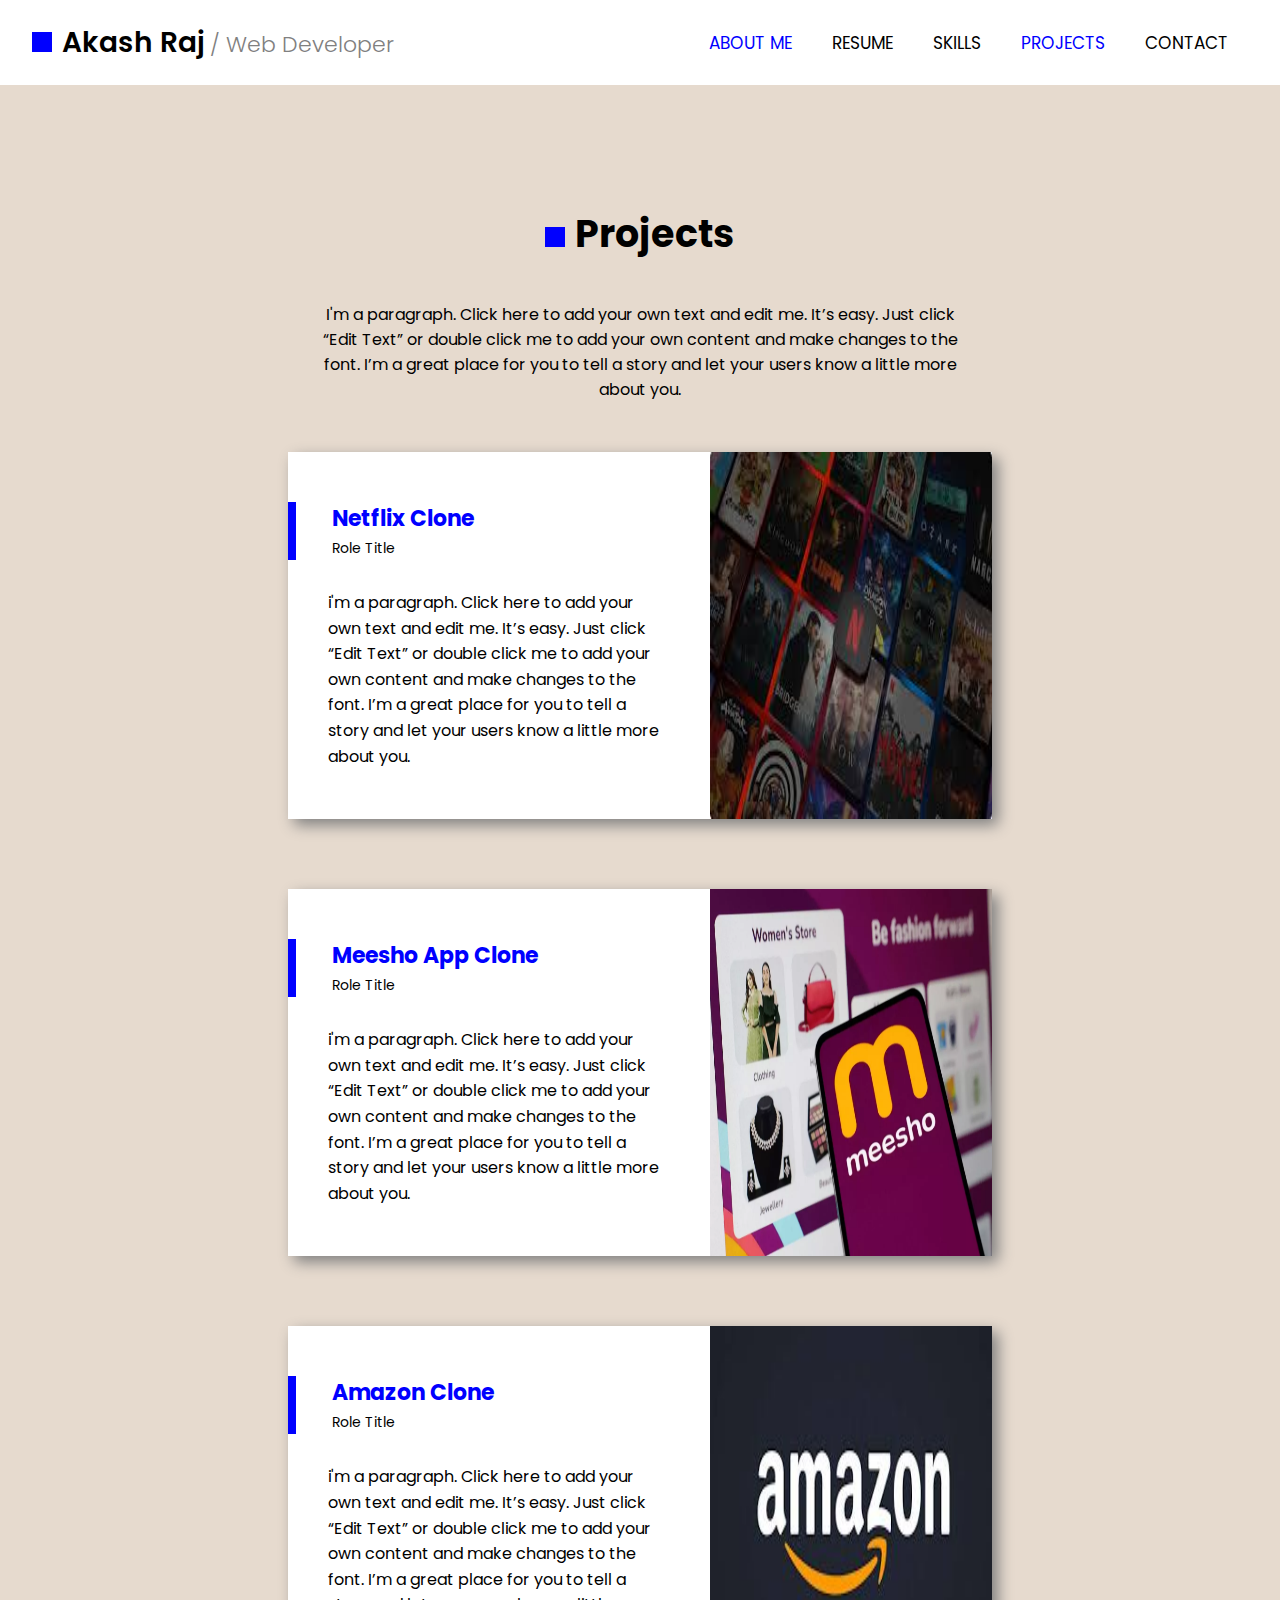
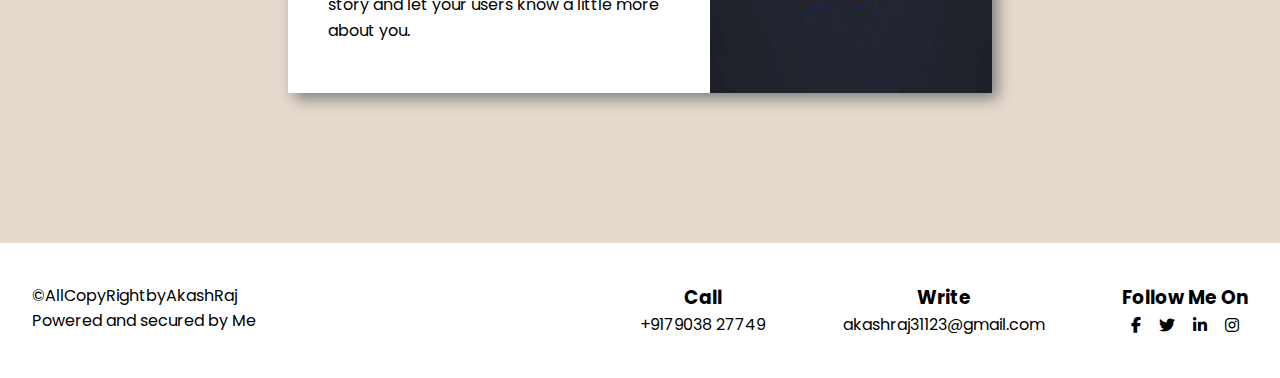
==== Personal_Portfolio/Projects.html @ 5fe27c82 "first commit" ====
<!DOCTYPE html>
<html lang="en">
<head>
    <meta charset="UTF-8">
    <meta name="viewport" content="width=device-width, initial-scale=1.0">
    <title>Document</title>

    
    <link rel="stylesheet" href="./Style.css">
    <link rel="stylesheet" href="./Project.css">

    <link rel="preconnect" href="https://fonts.googleapis.com">
    <link rel="preconnect" href="https://fonts.gstatic.com" crossorigin>
    <link
        href="https://fonts.googleapis.com/css2?family=Poppins:ital,wght@0,100;0,200;0,300;0,400;0,500;0,600;0,700;0,800;0,900;1,100;1,200;1,300;1,400;1,500;1,600;1,700;1,800;1,900&display=swap"
        rel="stylesheet">

    <link rel="stylesheet" href="https://cdnjs.cloudflare.com/ajax/libs/font-awesome/6.6.0/css/all.min.css">


</head>
<body style="transition: all 4s;">

    <div class="uni header-main-div">
        <div class="center">
            <header class="uni">
                <div class="left-side-header">
                   <a href="../index.html"> <h2><span></span>Akash Raj<span>/ Web Developer</span></h2></a>
                </div>

                <div class="right-side-header">
                    <ul>
                        <li><a href="../index.html">About Me</a></li>
                        <li><a href="./Resume.html">Resume</a></li>
                        <li><a href="./Skills.html">Skills</a></li>
                        <li><a href="./Projects.html" style="color: blue;">Projects</a></li>
                        <li><a href="./Contact.html">Contact</a></li>
                    </ul>

                    <div class="cross-icon">
                        <i class="fa-solid fa-x"></i>
                    </div>
                </div>

                <div class="menu-icon">
                    <p><i class="fa-solid fa-bars"></i></p>
                </div>

            </header>
        </div>
    </div>
<!-- main section starts from here -->

    <main class="smoke-animation"> 
        <div class="uni">
            <div class="project-center">
                <div class="uni project">
                    <h2><span></span>Projects</h2>
                    <p>I'm a paragraph. Click here to add your own text and edit me. It’s easy. Just click “Edit Text” or double click me to add your own content and make changes to the font. I’m a great place for you to tell a story and let your users know a little more about you.


                    </p>
                </div>

                <div class="allprojects uni">
                    <div class="project-first uni">
                        <div class="project-summary">
                            <div class="project-name">
                                <h3>Netflix Clone</h3>
                                <span>Role Title</span>
                            </div>

                            <p>
                                i'm a paragraph. Click here to add your own text and edit me. It’s easy. Just click “Edit Text” or double click me to add your own content and make changes to the font. I’m a great place for you to tell a story and let your users know a little more about you.
                            </p>
                        </div>

                        <div class="project-img">
                            <img src="./images/download (1).jfif" alt="">
                        </div>
                    </div>

                    
                    <div class="project-first uni">
                        <div class="project-summary">
                            <div class="project-name">
                                <h3>Meesho App Clone</h3>
                                <span>Role Title</span>
                            </div>

                            <p>
                                i'm a paragraph. Click here to add your own text and edit me. It’s easy. Just click “Edit Text” or double click me to add your own content and make changes to the font. I’m a great place for you to tell a story and let your users know a little more about you.
                            </p>
                        </div>

                        <div class="project-img">
                            <img src="./images/messhoappimg.webp" alt="">
                        </div>
                    </div>


                    
                    <div class="project-first uni">
                        <div class="project-summary">
                            <div class="project-name">
                                <h3>Amazon Clone</h3>
                                <span>Role Title</span>
                            </div>

                            <p>
                                i'm a paragraph. Click here to add your own text and edit me. It’s easy. Just click “Edit Text” or double click me to add your own content and make changes to the font. I’m a great place for you to tell a story and let your users know a little more about you.
                            </p>
                        </div>

                        <div class="project-img">
                            <img src="./images/amazon.jfif" alt="">
                        </div>
                    </div>
                </div>
            </div>
        </div>
    </main>
    
       <!-- Footer starts from here -->

<div class="uni footer-bg">
    <div class="center">
    <footer class="uni">
        <div class="left-side-footer">
            <p>
                ©AllCopyRightbyAkashRaj</p>
            <p>Powered and secured by Me</p>
        </div>

        <div class="right-side-footer">
            <ul>
                <li>
                    <h3>Call</h3>                    
                    <p>+9179038 27749</p>
                </li>
                <li>
                    <h3>Write</h3>
                    <p>akashraj31123@gmail.com</p>
                </li>
                <li>
                    <h3>Follow Me On</h3>
                    <p>
                        <i class="fa-brands fa-facebook-f"></i>
                            <i class="fa-brands fa-twitter"></i>
                            <i class="fa-brands fa-linkedin-in"></i>
                            <i class="fa-brands fa-instagram"></i>
                    </p>
                </li>
            </ul>
        </div>
    </footer>


    <script src="./Script.js"></script>
    </div>
    </div>
</body>
</html>
---- Personal_Portfolio/Style.css ----
*{
    padding: 0;
    margin: 0;
    box-sizing: border-box;
}

a{
    text-decoration: none;
}

.smoke-animation{
    animation:smoke 3s ease 1;
}

@keyframes smoke {
    0%{
        opacity: 0;
    }

    100%{
        opacity: 1;
    }
}

body{
    font-family: "Poppins", sans-serif;
    transition: ease 1s;
}

.uni{
    width: 100%;
}

.center{
    width: 95%;
    margin: auto;
}

header{
    display: flex;
    justify-content: space-between;
    
    height: 85px;
    align-items: center;
    
}

.header-main-div{
    position: sticky;
    z-index: 10;
    background-color: white;
    top: 0;
}

header .right-side-header ul{
    display: flex;
    list-style: none;
}

header .right-side-header ul li a{
    color: black;
    padding: 10px 20px;
    text-decoration: none;
    display: block;
    font-size: 17px;
    text-transform: uppercase;
}

.cross-icon{
    display: none;
}

header .right-side-header ul li a:active{
    color: blue;
}

.right-side-header ul li:nth-child(1) a{
    color: blue;
}

.left-side-headerm h2{
    display: flex;
}

header .left-side-header h2 span:nth-child(1){
    width: 20px;
    height: 20px;
    display: inline-block;
    background-color: blue;
    margin-right: 10px;
}

.left-side-header a{
    text-decoration: none;
    color: black;
}

.left-side-header h2{
    font-size: 28px;
    font-weight: 600;
}

header .left-side-header h2 span:nth-child(2){
    font-weight: 300;
    font-size: 22px;
    color: gray;
    padding-left: 5px;
}


/* menu icon css */

    .menu-icon{
        display: none;
        font-size: 20px;
    }
/* menu icon css ends here  */



/* main div style starts from here */

.main{
    width: 100%;
    height: 800px;
    display: flex;
    flex-wrap: wrap;
}

.main .left-side-main{
    width: 40%;
    background-color:rgb(230,218,206);
    height: 100%;
    /* background-attachment: fixed; */
    display: inline-block;
    position: relative;

}

.main .right-side-main{
    width: 60%;
    height: 100%;
    align-content: center;
}

.main .left-side-main .profile{
    width: 360px;
    /* right: -90px; */
    text-align: center;
    position: absolute;
    top: 200px;
    right: -90px;
    background-color: beige;
    color: black;
    /* color: white; */
    padding-top: 30px;
    box-shadow: 6px 6px 14px gray;
}

.profile h2{
    margin-top: 25px;
    font-size: 28px;
}

.profile img{
    border-radius: 50%;
    width: 200px;
    height: 200px;
}

.profile hr{
    width: 100px;
    height: 2px;
    color: white;
    margin: auto;
    margin-top: 15px;
    margin-bottom: 20px;
}

.profile ul{
    width: 100%;
    background-color: white;
    margin-top: 16px;
}


.profile p{
    letter-spacing: 2px;
    font-size: 22px;
    text-transform: uppercase;
}

.profile ul li{
    list-style: none;
    display: inline-block;
    padding: 13px 8px;
}

.profile ul li a{
    /* color: white; */
    font-size: 22px;
    color: black;
}

.right-side-main .right-side-main-contant{
    padding-left: 140px;
    padding-right: 200px;
}

.right-side-main-contant h1{
    font-size: 96px;
    padding-top: 150px;
}

.right-side-main-contant h2{
    font-size: 28px;
    margin-bottom: 25px;
    font-weight: 300;
}

.right-side-main-contant ul li{
    list-style: none;
    margin-bottom: 50px;
    margin-top: 40px;
}

.right-side-main-contant ul li button{
    padding: 8px 25px;
    font-size: 16px;
    text-transform: uppercase;
    border-radius: 20px;
    border: none;
    background-color: white;
    border: 1px solid black;
    transition: all 0.5s;

}

.right-side-main-contant ul li button:nth-child(1) a{
    color: white;
}


.right-side-main-contant ul li button:nth-child(2) a{
    color: black;
}

.right-side-main-contant ul li button:nth-child(1){
    background-color: rgb(47, 47, 212);
    color: white;
    padding: 10px 26px;
    margin-right: 10px;
    border: none;
    border: 1px solid rgb(47, 47, 212);

}

.right-side-main-contant ul li button:nth-child(1):hover{
    background-color: white;
    /* padding: 8px 24px; */
    color: black;
    outline: none;
    transition: all 0.5s;
    border: 1px solid black;
}

.right-side-main-contant ul li button:nth-child(1):hover a{
    color: black;
}


.right-side-main-contant ul li button:nth-child(2):hover a{
    color: white;
}

.right-side-main-contant ul li button:nth-child(2):hover{
    background-color: blue;
    /* padding: px 25px; */
    color: white;
    transition: all 0.5s;
    border: 1px solid black;
}

/* Footer style starts from here */

footer{
    display: flex;
    flex-wrap: wrap;
    justify-content: space-between;
    margin-top: 40px;
    margin-bottom: 40px;
}

footer .left-side-footer{
    width: 50%;
}

footer .right-side-footer
{
    width: 50%;
}

.right-side-footer ul{
    display: flex;
    flex-wrap: wrap;
    gap: 20px;
    list-style: none;
    justify-content: space-between;
}

.right-side-footer ul li{
    text-align: center;
}

.right-side-footer ul li p i{
    padding: 5px 7px;
}

img{
    max-width: 100%;
}

/* /menu animation class style  */

.newanimation{
    transition: all 1s;
    animation: menuanim 1s ease 1;
}

@keyframes menuanim {
    0%{
        /* height: 0; */
        opacity: 0.5;
    }

    100%{
        /* height: 100vh; */
        opacity: 1;
    }
    
}


/* media query starts from here  */

@media only screen and (max-width:650px){
   
    .header-main-div{
        border-bottom: 1px solid gray;
    }


    .main .left-side-main{
        position: static;
        height: auto;
        background-color: white;
        width: 100%;
        display: flex;
        align-items: center;
        justify-content: center;
        
    }

    .main .right-side-main{
        width: 100%;
    }

    .right-side-main .right-side-main-contant{
        max-width: 80%;
        margin: auto;
        text-align: center;
        padding: 20px 0px;
    }

    .right-side-main-contant h1{
        font-size: 56px;
        padding-top: 60px;
    }

    .right-side-main-contant h2{
        font-size: 22px;
    }

    .right-side-main-contant p{
        line-height: 1.3;
    }

    .main{
        height: auto;
    }

    .main .left-side-main .profile{
        position: static;
        max-width: 300px;
        margin-top: 60px;
    }

    .right-side-main-contant ul li button{
        padding: 6px 20px;
        font-size: 15px;
    }

    
.right-side-main-contant ul li button:nth-child(1){
    
    padding: 8px 22px;
    font-size: 15px;
}

.footer-bg{
    background-color: beige;
}

    footer{
        flex-direction: column;
        justify-content: center;
        background-color: beige;
    }

    footer .left-side-footer{
        text-align: center;
        width: 100%;
        padding-block: 30px;
        border-bottom: 1px solid gray;
    }

    footer .right-side-footer{
        width: 100%;
        padding-block: 20px;
    }

    .right-side-footer ul{
        flex-direction: column;
        gap: 30px;
    }
    
}

/* Mobile and tablet header  */

@media screen and (min-width:200px)  and (max-width:950px){
    .menu-icon{
        display: block;
        padding-right: 10px;
    }

    header .right-side-header{
        display: none;
        position: absolute;
    width: 100%;
    padding-block: 70px;
    top: 0;
    left: 0;
    max-width: 100%;
    max-height: 100vh;
    background: white;
    height: 100vh;
    /* display: flex; */
    align-items: center;
    justify-content: center;
    transition: all 1s;
    }


    header .right-side-header ul{
        flex-direction: column;
        text-align: center;
        padding-top: 95px;
    }

    .right-side-header .cross-icon{
        display: none;
        position: absolute;
    top: 30px;
    right: 24px;
    }

    header .left-side-header{
        padding-left: 10px;
    }

    .left-side-header h2{
        font-size: 18px;
    }

    header .left-side-header h2 span:nth-child(2){
        font-size: 15px;
    }

    header .left-side-header h2 span:nth-child(1)
    {
        width: 15px;
        height: 15px;
        margin-right: 5px;
    }

    .right-side-header{
        display: none;
    }
 
}


/* Tablet media query starts from here  */


@media screen and (min-width:651px) and (max-width:950px){


    
    .left-side-header h2{
        font-size: 30px;
    }

    header .left-side-header h2 span:nth-child(2){
        font-size: 20px;
    }

    header .left-side-header h2 span:nth-child(1)
    {
        width: 20px;
        height: 20px;
        margin-right: 5px;
    }



    .main{
        height: 700px;
    }

    .main .left-side-main .profile{
        max-width: 280px;
        right: -39px;
        top: 140px;
    }

    .profile img{
        width: 160px;
        height: 160px;
    }

    .profile h2{
        margin-top: 13px;
        font-size: 22px;
    }

    .profile hr{
        margin-block: 8px;
    }

    .profile p{
        font-size: 18px;
    }

    .profile ul li{
        padding: 6px 10px;
        font-size: 16px;
    }

    .main .right-side-main .right-side-main-contant{
        max-width: 295px;
        padding: 0;
        margin: auto;
    }

    .right-side-main .right-side-main-contant h1{
        font-size: 66px;
    padding-top: 50px;
    }

    .right-side-main-contant h2{
        font-size: 20px;
        margin-bottom: 13px;
    }

    .right-side-main-contant ul li{
        margin-bottom: 16px;
        margin-top: 16px;
    }

    .right-side-main-contant ul li button{
        font-size: 15px;
        padding: 6px 18px;
        /* margin-right: 5px; */
    }

    .right-side-main .right-side-main-contant ul li button:nth-child(1){
        padding: 6px 18px;
        margin-right: 5px;
    }

    
    .right-side-main .right-side-main-contant ul li button:nth-child(2){
        padding: 6px 18px;
        /* margin-right: 5px; */
    }

    .right-side-main-contant p{
        font-size: 15px;
    }

}

@media screen and (min-width:651px) and (max-width:1150px){
    
    footer .left-side-footer{
        display: flex;
        align-items: center;
        flex-direction: column;
        justify-content: center;
        border-right: 1px solid gray;
    }

    footer .right-side-footer ul{
        flex-direction: column;
    justify-content: center;
    align-items: center;
    width: 100%;
    padding-block: 30px;
    }    
}
---- Personal_Portfolio/Project.css ----
main{
background-color: rgb(230, 218, 206);
padding: 120px 0px 80px 0px;
}

.project-center{
    width: 55%;
    margin: auto;
}

.project{
    text-align: center;
    padding: 0px 20px;
    margin-bottom: 50px;
}

.project h2{
    font-size: 38px;
    margin-bottom: 40px;
}

.project h2 span{
    width: 20px;
    display: inline-block;
    margin-right: 10px;
    height: 20px;
    background-color: blue;
}

.project-first{
    display: flex;
    margin-bottom: 70px;
    box-shadow: 6px 6px 14px gray;
    /* box-shadow: ; */
}

.project-summary{
    width: 60%;
    background-color: white;
    padding-top: 50px;
    padding-bottom: 50px;
}

.project-img{
    width: 40%;
}

.project-img img{
    width: 100%;
    height: 100%;
}

.project-summary .project-name{
    border-left: 8px solid blue;   
    padding-left: 36px;
}

.project-name h3{
    font-size: 22px;
    color: blue;
}

.project-name span{
    font-size: 14px;
}

.project-summary p{
    margin-top: 30px;
    line-height: 1.6;
    padding:0px 40px;
}

/* media query starts from here  */

@media only screen and (max-width:650px){
    main{
        padding-block: 40px;
    }

    .project-center{
        width: 84%;
    }

    .project h2{
        font-size: 26px;
        margin-bottom: 20px;
    }

    .project h2 span{
        width: 16px;
        margin-right: 6px;
        height: 16px;
    }

    .project{
        padding: 0;
        margin-bottom: 30px;
    }

    .project p{
        font-size: 15px;
    }

    .project-summary P{
        padding: 0PX 20px;
    }
}


@media screen and (min-width:300px) and (max-width:950px) {

    .project-center{
        width: 70%;
    }
    
    .project-first{
        flex-direction: column-reverse;
        margin-top: 20px;
    }

    .project-first .project-img{
        width: 100%;
    }

    .project-first .project-summary{
        width: 100%;
    }

}

@media screen and (min-width:651px) and (max-width:950px) {
    main{
        padding-top: 80px;
    }
}

@media screen and (min-width:950px) and (max-width:1200px){
    .project-center{
        width: 70%;
    }
}
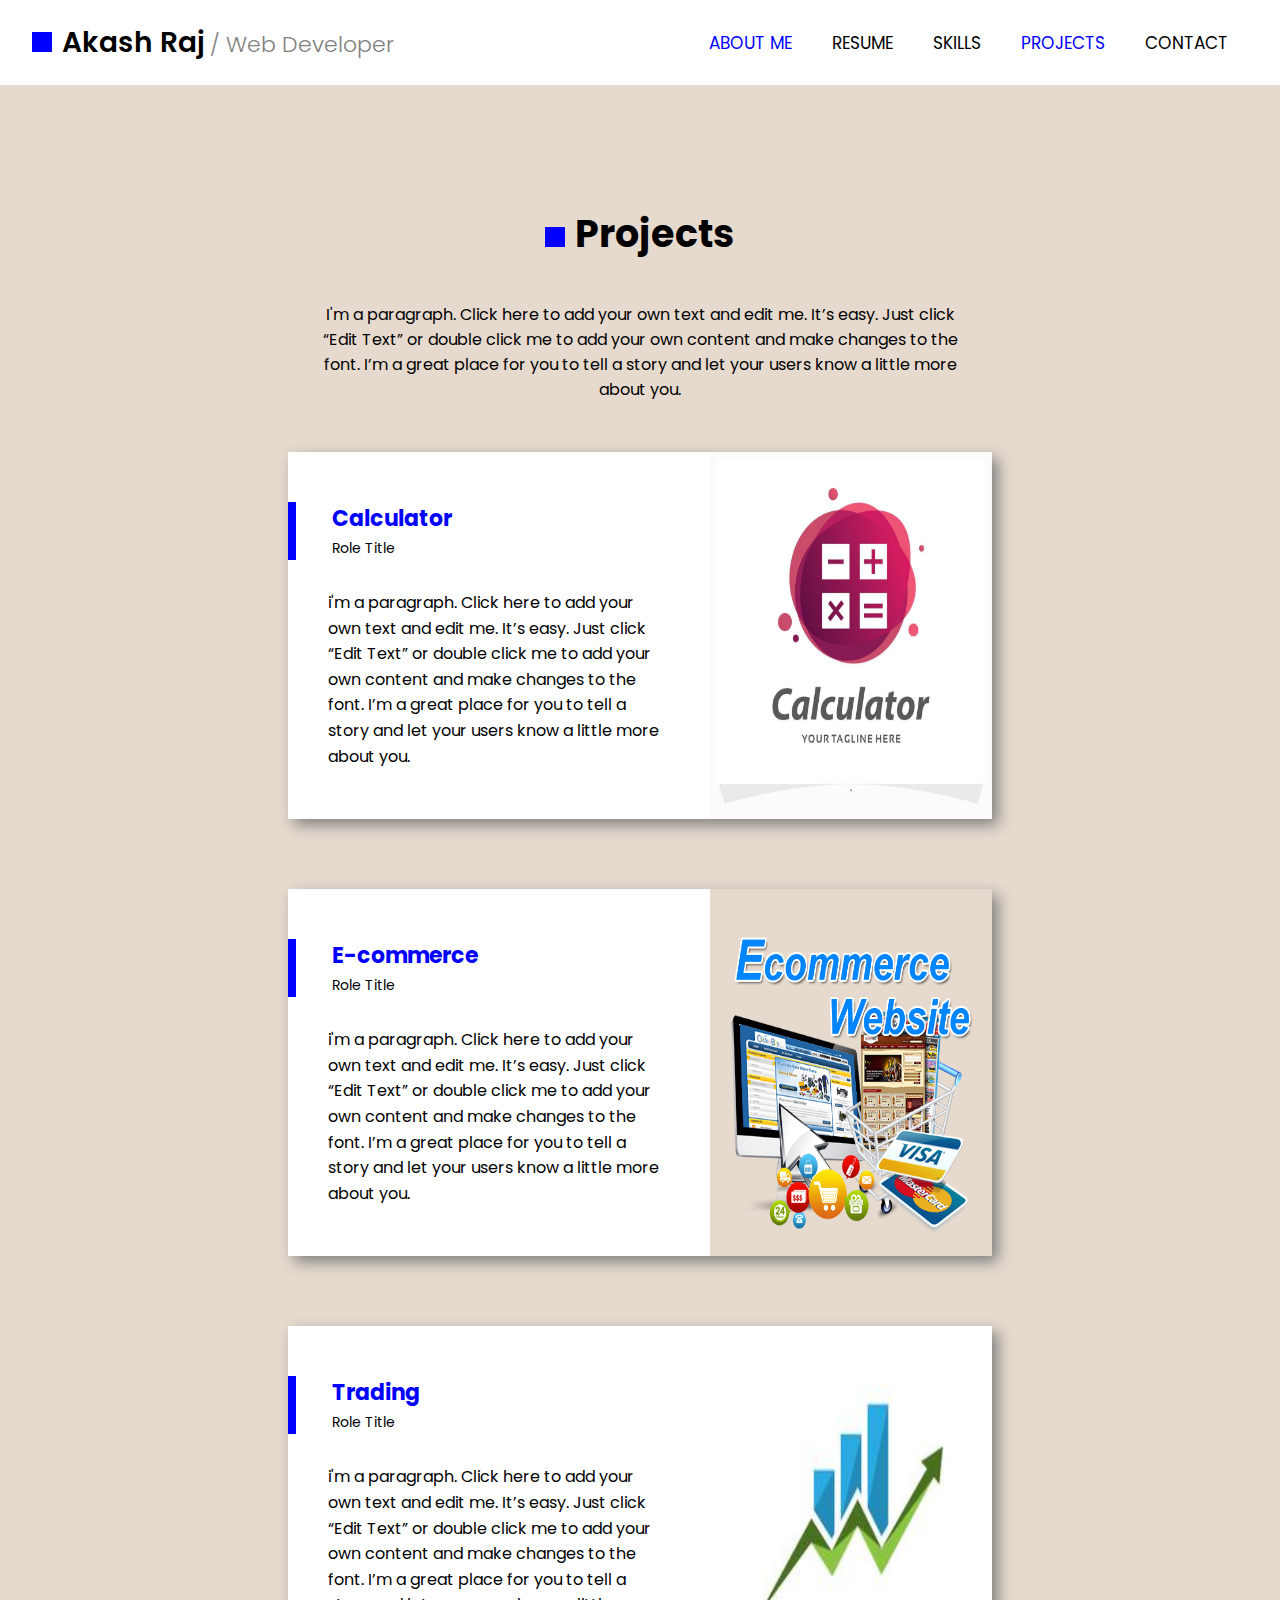
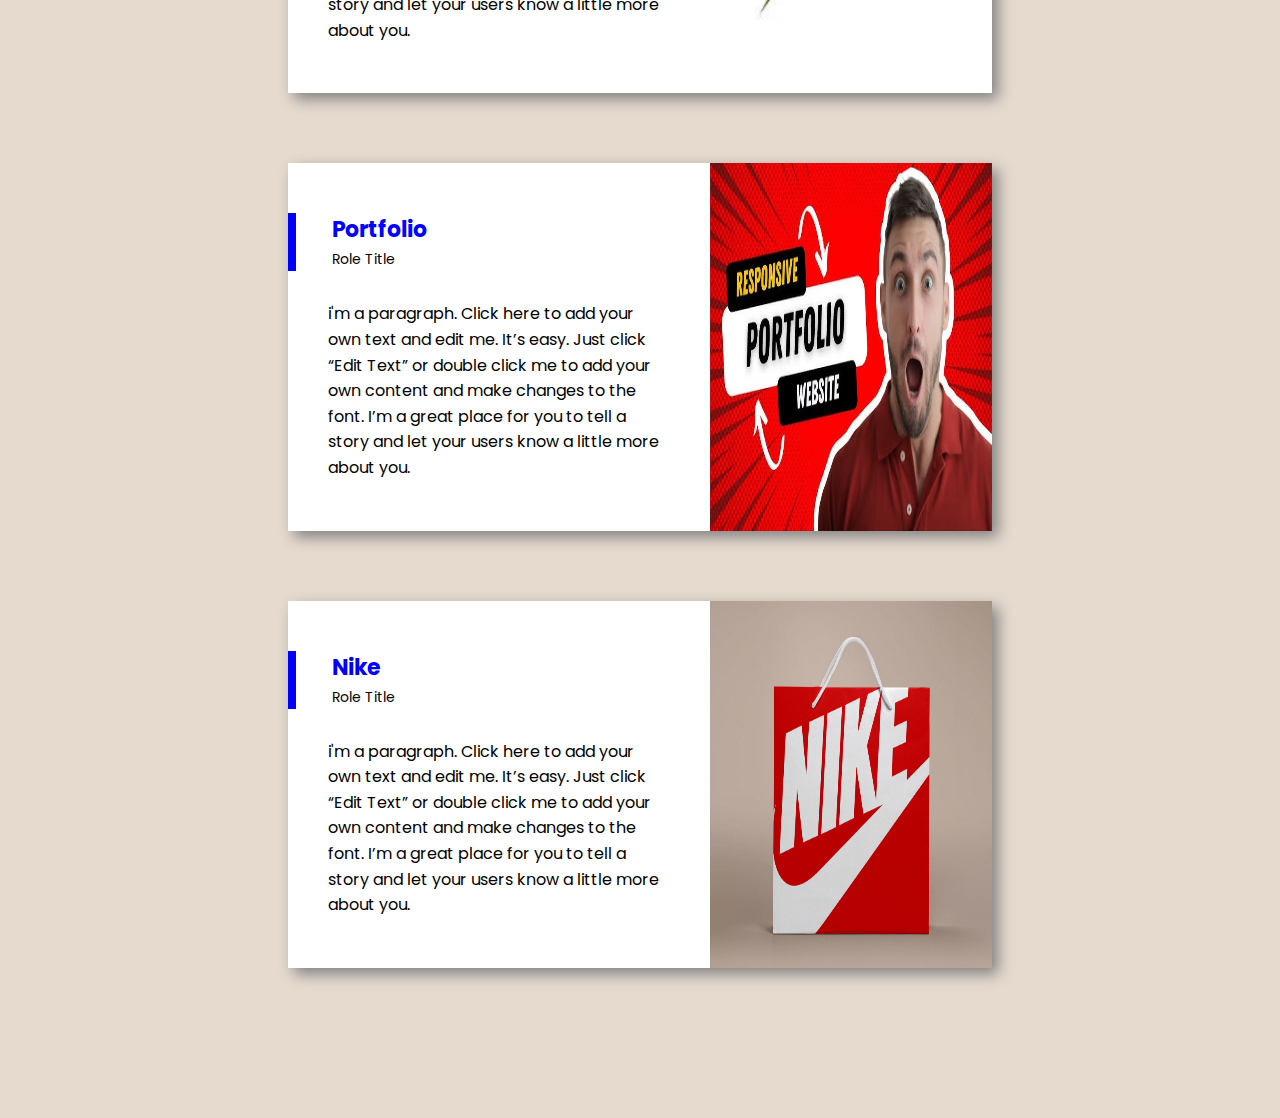
==== commit 25c8e648: "first commit" ====
--- a/Personal_Portfolio/Projects.html
+++ b/Personal_Portfolio/Projects.html
@@ -66,7 +66,7 @@
                     <div class="project-first uni">
                         <div class="project-summary">
                             <div class="project-name">
-                                <h3>Netflix Clone</h3>
+                                <h3>Calculator</h3>
                                 <span>Role Title</span>
                             </div>
 
@@ -76,7 +76,7 @@
                         </div>
 
                         <div class="project-img">
-                            <img src="./images/download (1).jfif" alt="">
+                            <img src="./images/calculator.jpg" alt="">
                         </div>
                     </div>
 
@@ -84,7 +84,7 @@
                     <div class="project-first uni">
                         <div class="project-summary">
                             <div class="project-name">
-                                <h3>Meesho App Clone</h3>
+                                <h3>E-commerce</h3>
                                 <span>Role Title</span>
                             </div>
 
@@ -94,16 +94,13 @@
                         </div>
 
                         <div class="project-img">
-                            <img src="./images/messhoappimg.webp" alt="">
+                            <img src="./images/e-commerce-website.png" alt="">
                         </div>
                     </div>
-
-
-                    
                     <div class="project-first uni">
                         <div class="project-summary">
                             <div class="project-name">
-                                <h3>Amazon Clone</h3>
+                                <h3>Trading</h3>
                                 <span>Role Title</span>
                             </div>
 
@@ -113,7 +110,42 @@
                         </div>
 
                         <div class="project-img">
-                            <img src="./images/amazon.jfif" alt="">
+                            <img src="./images/trading.jpg" alt="">
+                        </div>
+                    </div>
+                    <div class="project-first uni">
+                        <div class="project-summary">
+                            <div class="project-name">
+                                <h3>Portfolio</h3>
+                                <span>Role Title</span>
+                            </div>
+
+                            <p>
+                                i'm a paragraph. Click here to add your own text and edit me. It’s easy. Just click “Edit Text” or double click me to add your own content and make changes to the font. I’m a great place for you to tell a story and let your users know a little more about you.
+                            </p>
+                        </div>
+
+                        <div class="project-img">
+                            <img src="./images/portfolio.jpg" alt="">
+                        </div>
+                    </div>
+
+
+                    
+                    <div class="project-first uni">
+                        <div class="project-summary">
+                            <div class="project-name">
+                                <h3>Nike</h3>
+                                <span>Role Title</span>
+                            </div>
+
+                            <p>
+                                i'm a paragraph. Click here to add your own text and edit me. It’s easy. Just click “Edit Text” or double click me to add your own content and make changes to the font. I’m a great place for you to tell a story and let your users know a little more about you.
+                            </p>
+                        </div>
+
+                        <div class="project-img">
+                            <img src="./images/nike.jpg" alt="">
                         </div>
                     </div>
                 </div>
@@ -125,35 +157,7 @@
 
 <div class="uni footer-bg">
     <div class="center">
-    <footer class="uni">
-        <div class="left-side-footer">
-            <p>
-                ©AllCopyRightbyAkashRaj</p>
-            <p>Powered and secured by Me</p>
-        </div>
-
-        <div class="right-side-footer">
-            <ul>
-                <li>
-                    <h3>Call</h3>                    
-                    <p>+9179038 27749</p>
-                </li>
-                <li>
-                    <h3>Write</h3>
-                    <p>akashraj31123@gmail.com</p>
-                </li>
-                <li>
-                    <h3>Follow Me On</h3>
-                    <p>
-                        <i class="fa-brands fa-facebook-f"></i>
-                            <i class="fa-brands fa-twitter"></i>
-                            <i class="fa-brands fa-linkedin-in"></i>
-                            <i class="fa-brands fa-instagram"></i>
-                    </p>
-                </li>
-            </ul>
-        </div>
-    </footer>
+    
 
 
     <script src="./Script.js"></script>
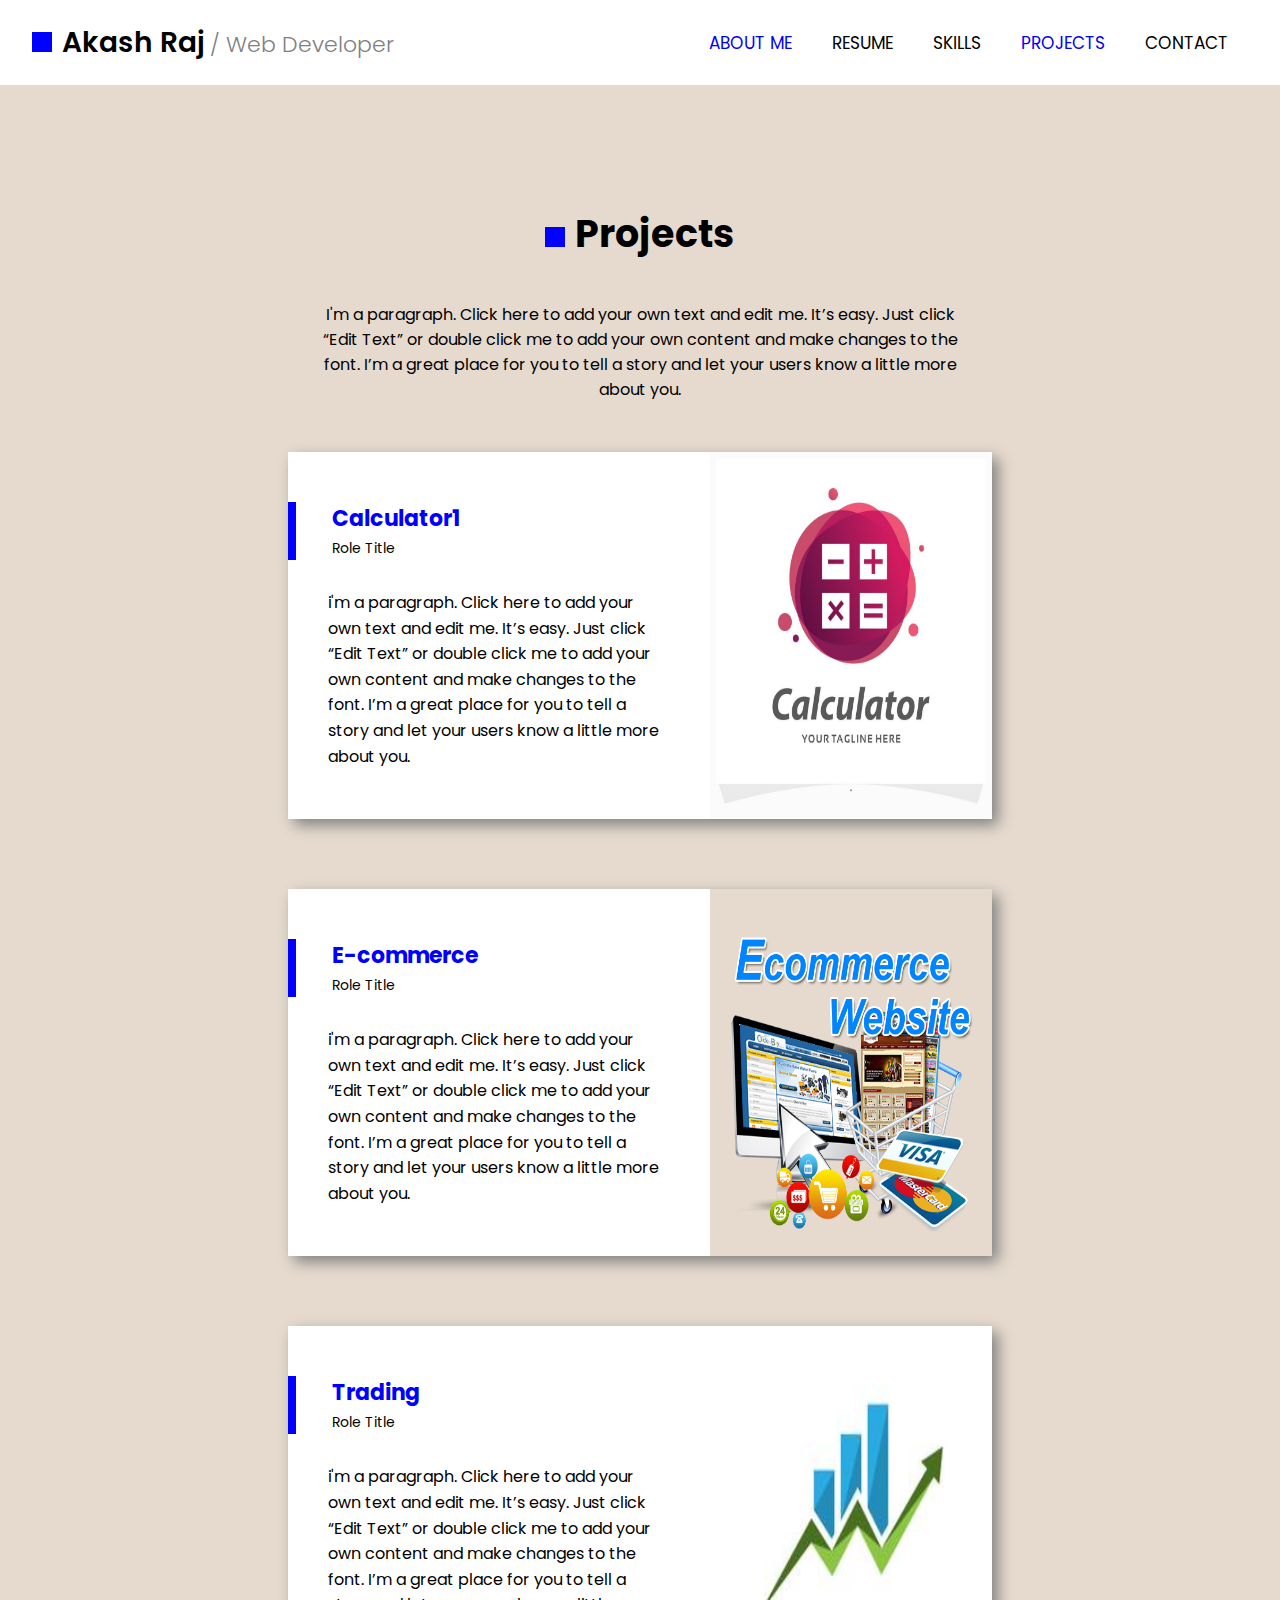
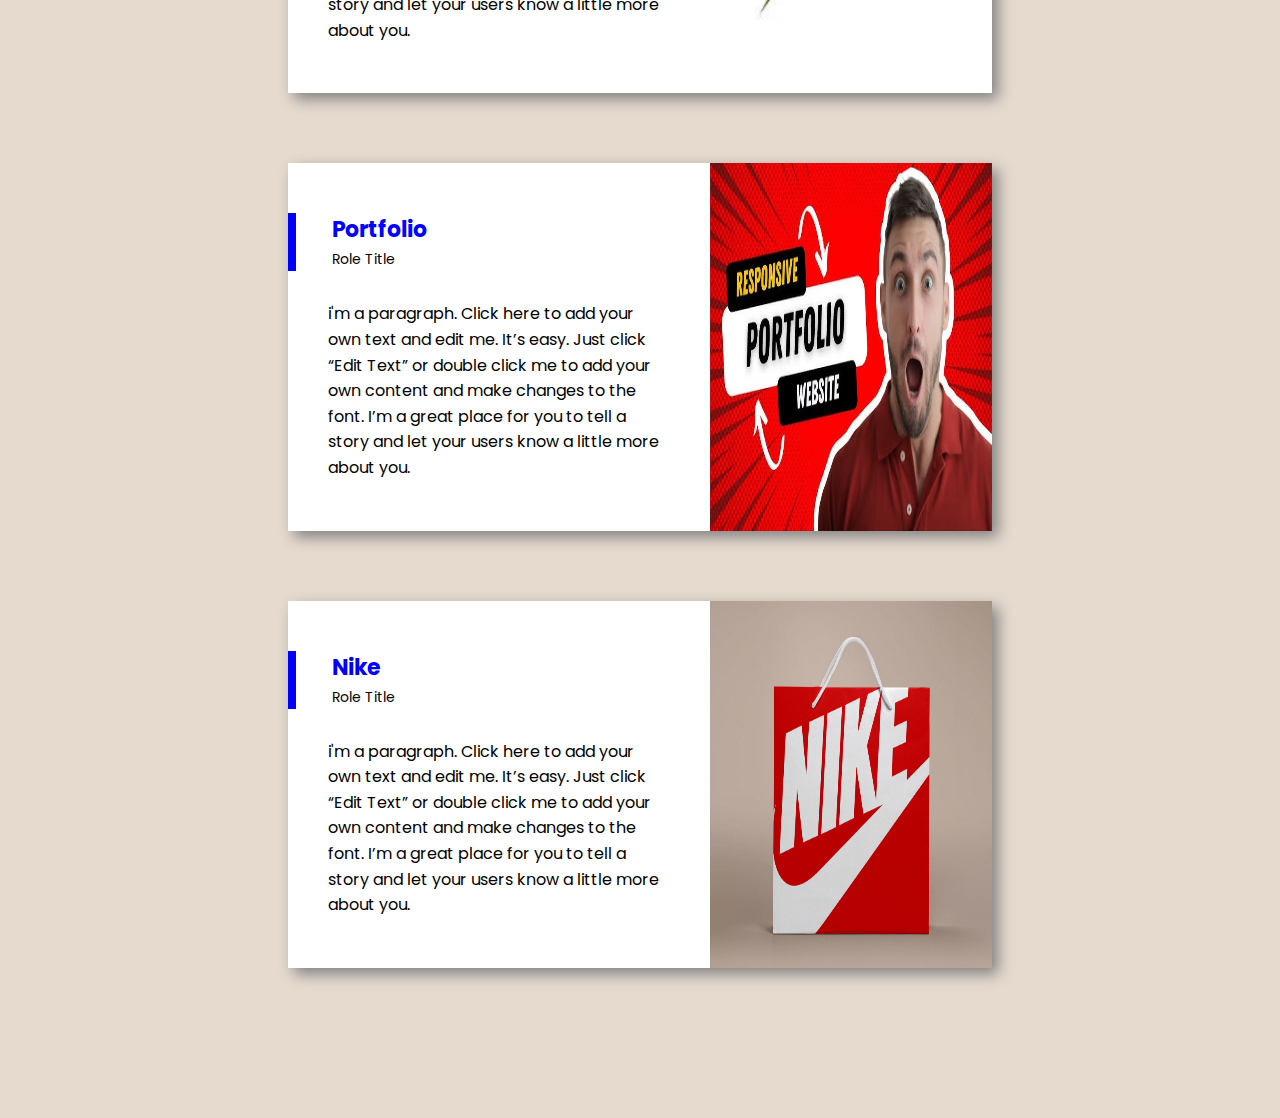
==== commit bf3ffad4: "Update Projects.html" ====
--- a/Personal_Portfolio/Projects.html
+++ b/Personal_Portfolio/Projects.html
@@ -66,7 +66,7 @@
                     <div class="project-first uni">
                         <div class="project-summary">
                             <div class="project-name">
-                                <h3>Calculator</h3>
+                                <h3>Calculator1</h3>
                                 <span>Role Title</span>
                             </div>
 
@@ -164,4 +164,4 @@
     </div>
     </div>
 </body>
-</html>+</html>
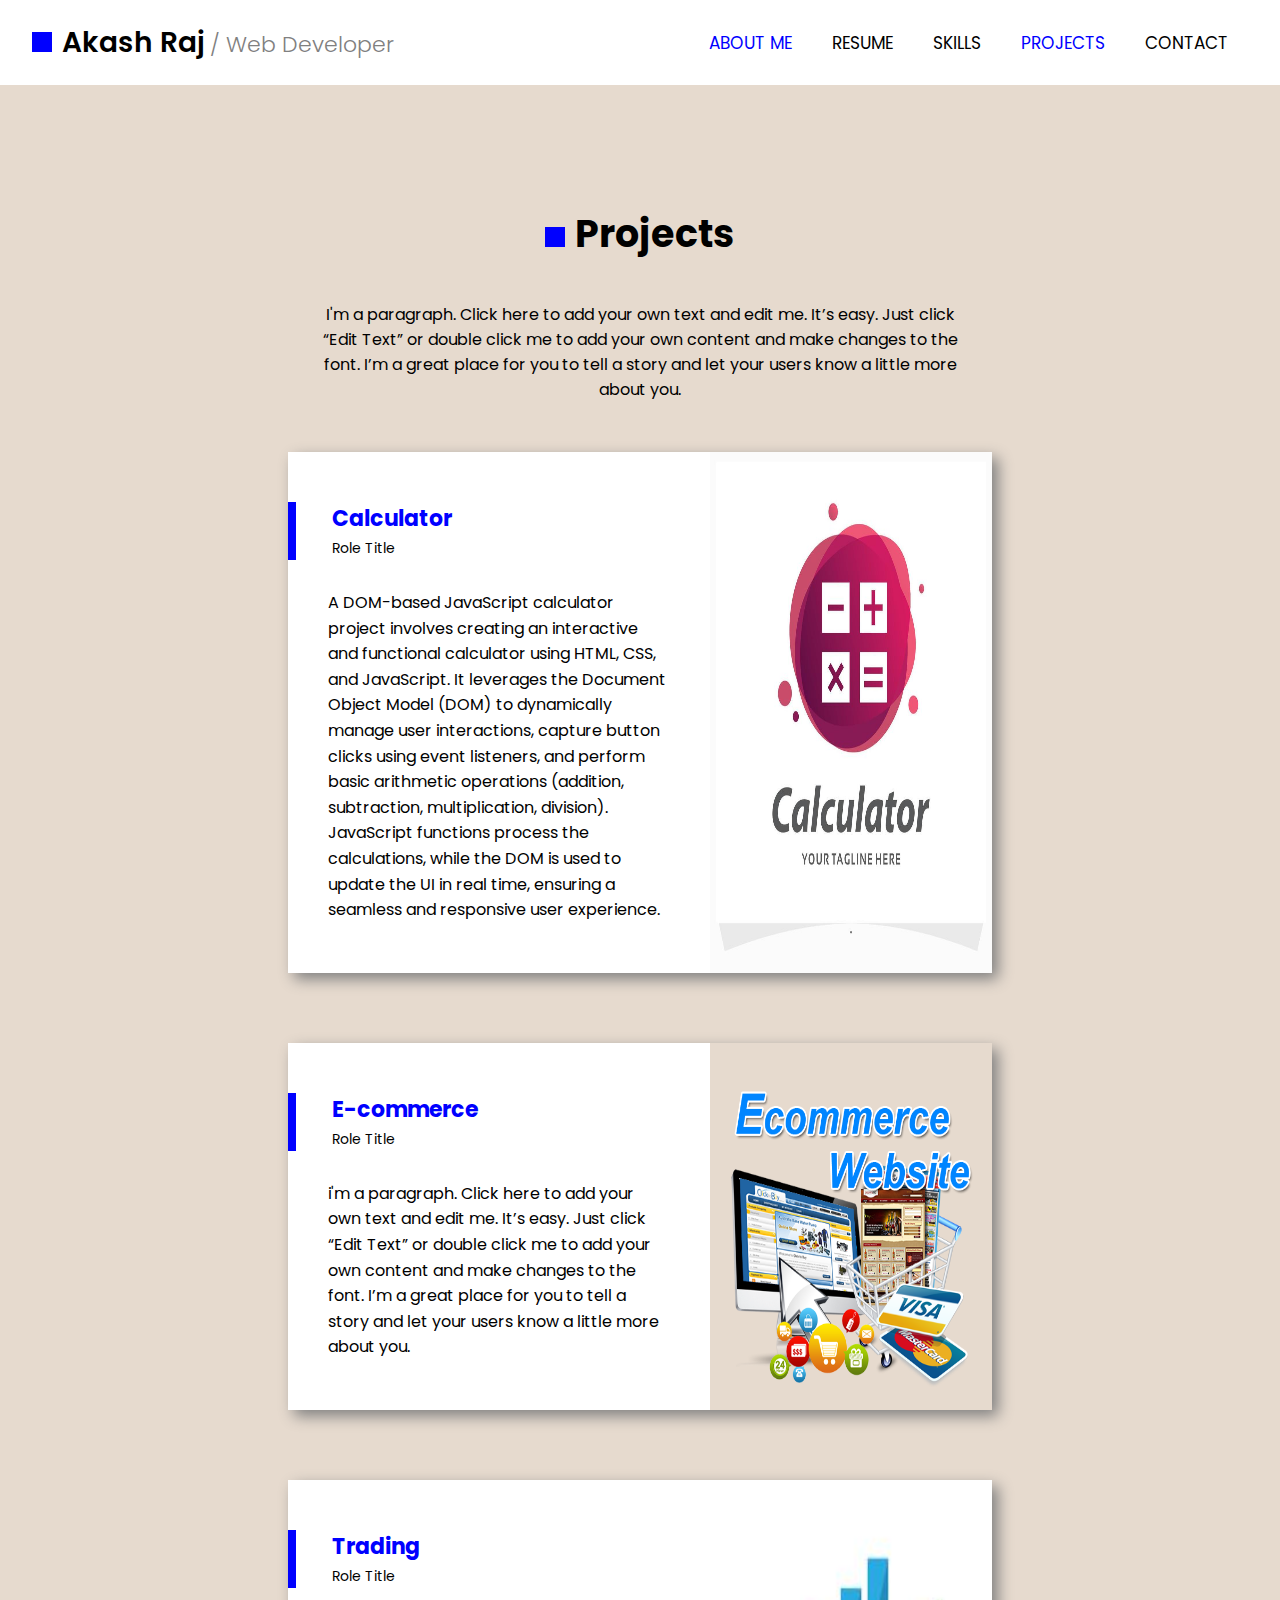
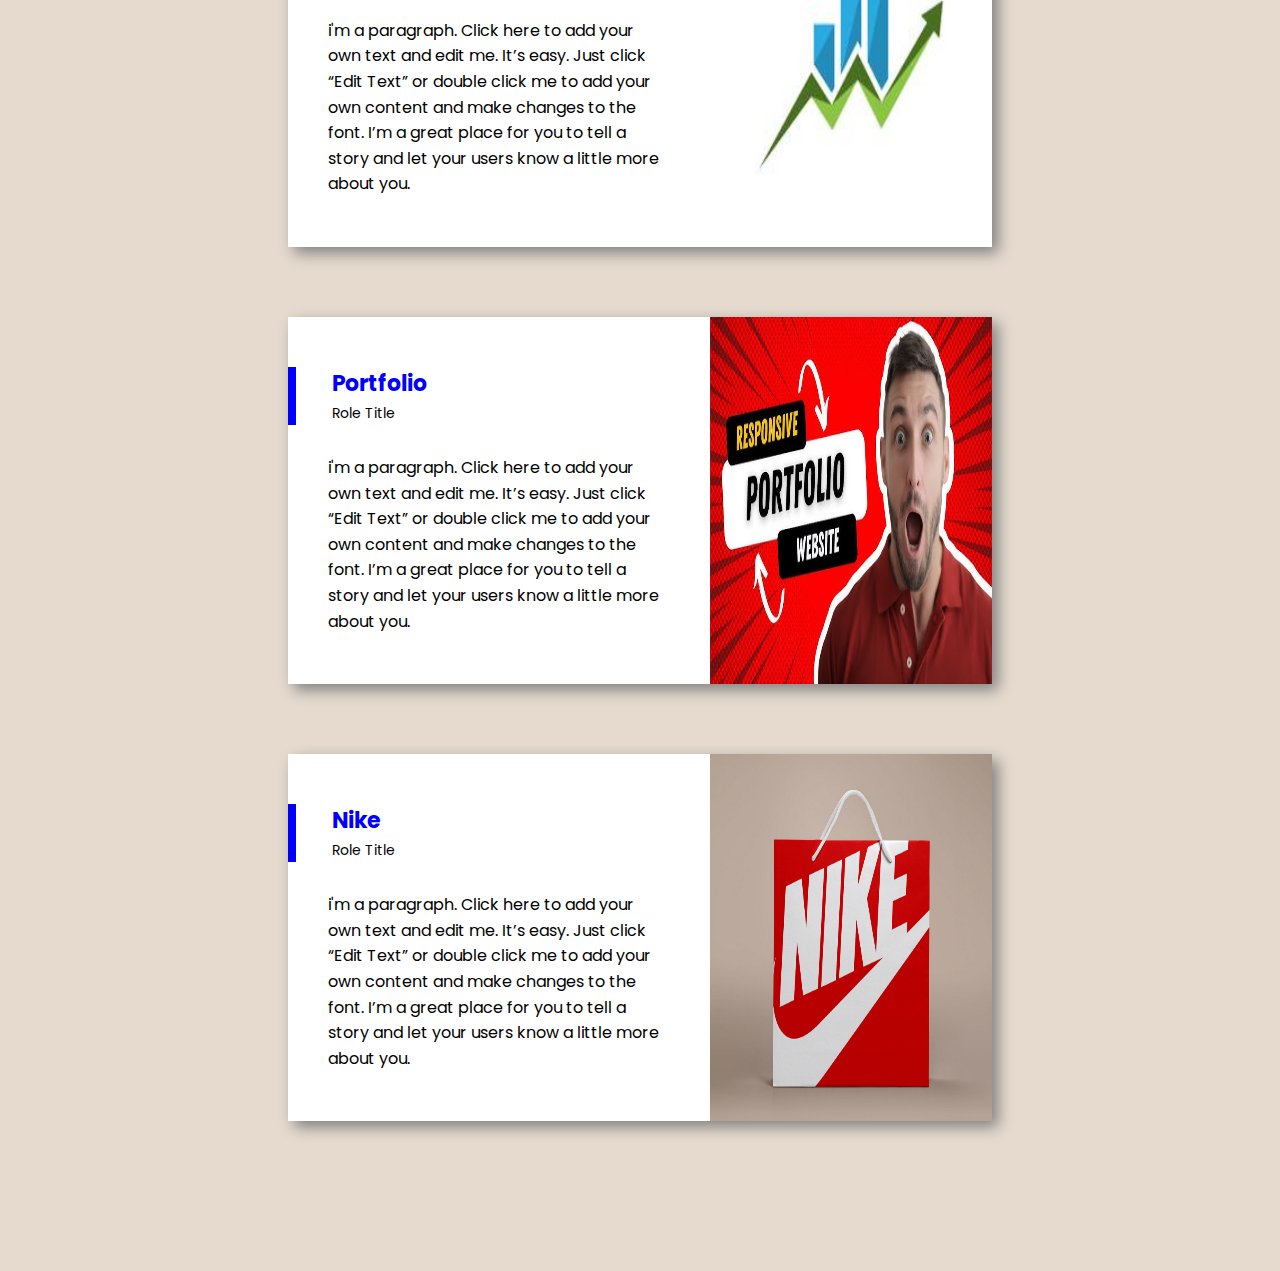
==== commit 91f9c60a: "Update Projects.html" ====
--- a/Personal_Portfolio/Projects.html
+++ b/Personal_Portfolio/Projects.html
@@ -66,12 +66,12 @@
                     <div class="project-first uni">
                         <div class="project-summary">
                             <div class="project-name">
-                                <h3>Calculator1</h3>
+                                <h3>Calculator</h3>
                                 <span>Role Title</span>
                             </div>
 
                             <p>
-                                i'm a paragraph. Click here to add your own text and edit me. It’s easy. Just click “Edit Text” or double click me to add your own content and make changes to the font. I’m a great place for you to tell a story and let your users know a little more about you.
+                               A DOM-based JavaScript calculator project involves creating an interactive and functional calculator using HTML, CSS, and JavaScript. It leverages the Document Object Model (DOM) to dynamically manage user interactions, capture button clicks using event listeners, and perform basic arithmetic operations (addition, subtraction, multiplication, division). JavaScript functions process the calculations, while the DOM is used to update the UI in real time, ensuring a seamless and responsive user experience.
                             </p>
                         </div>
 
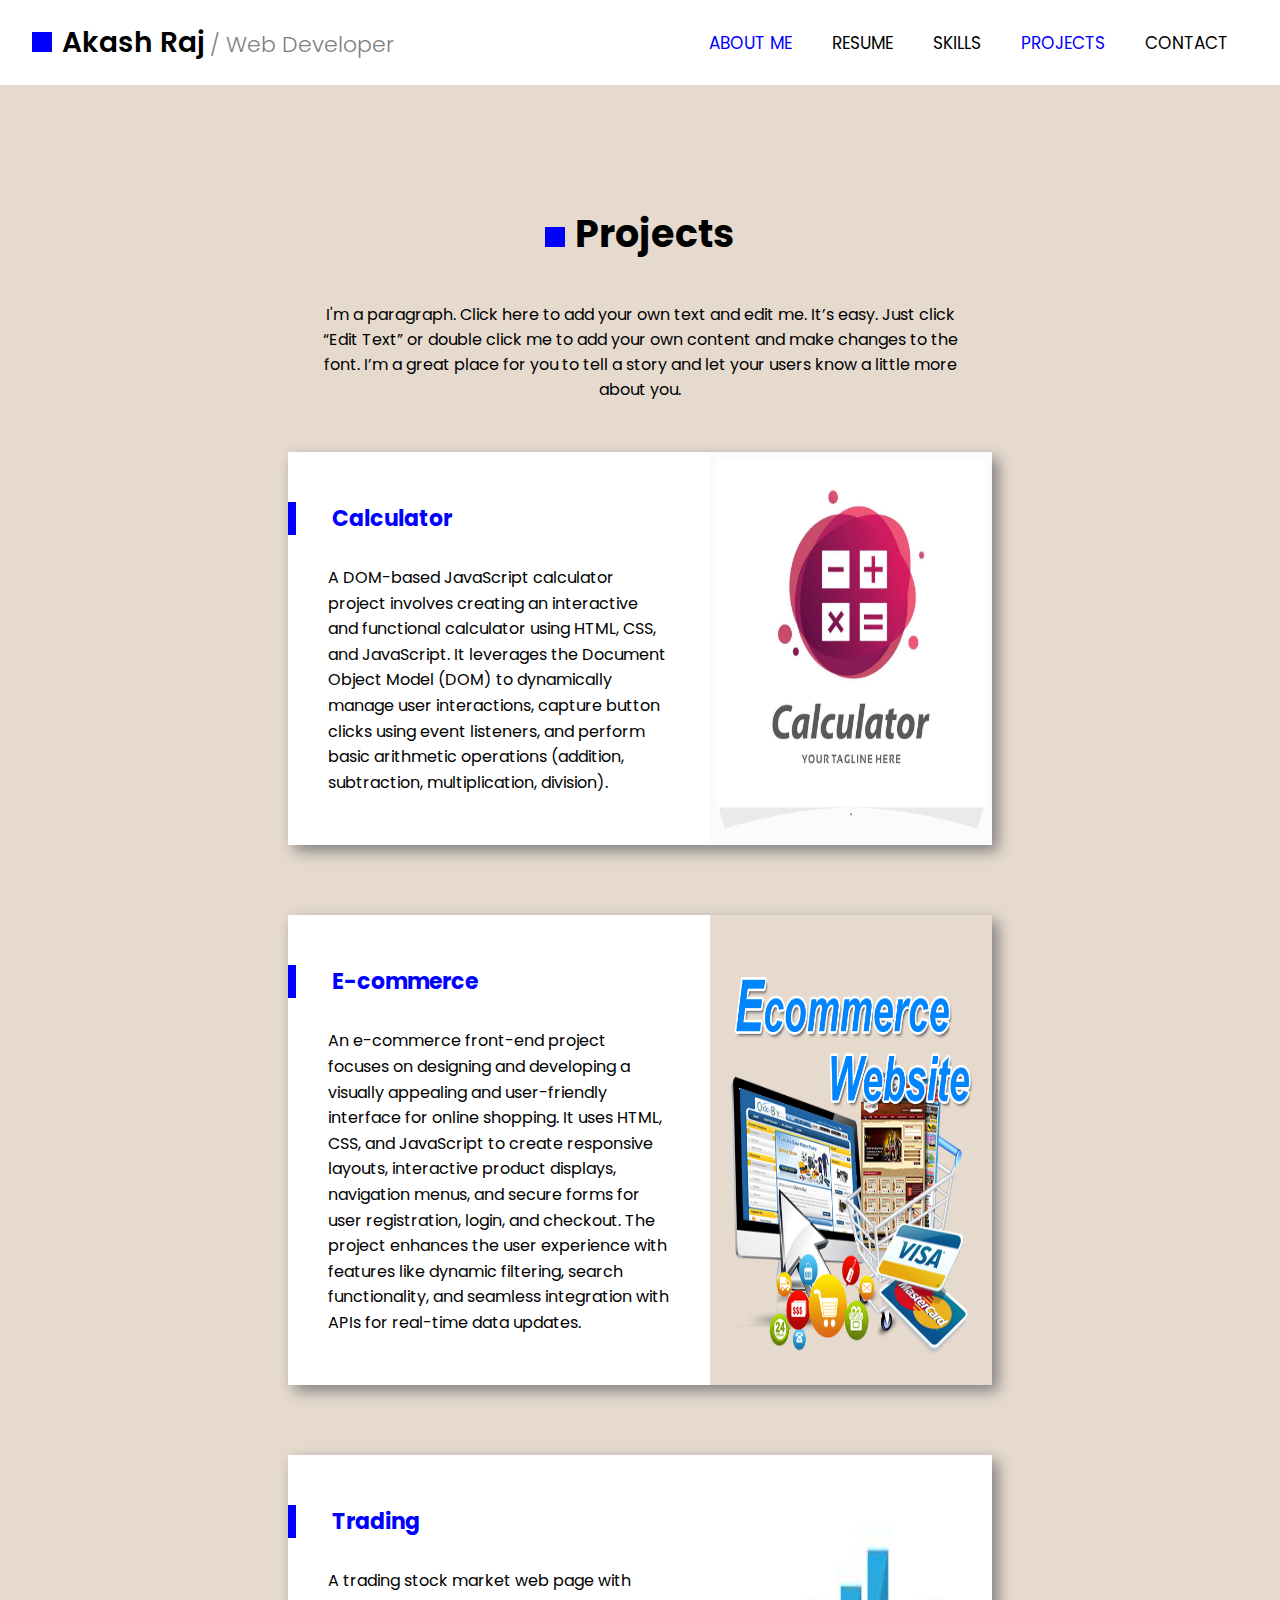
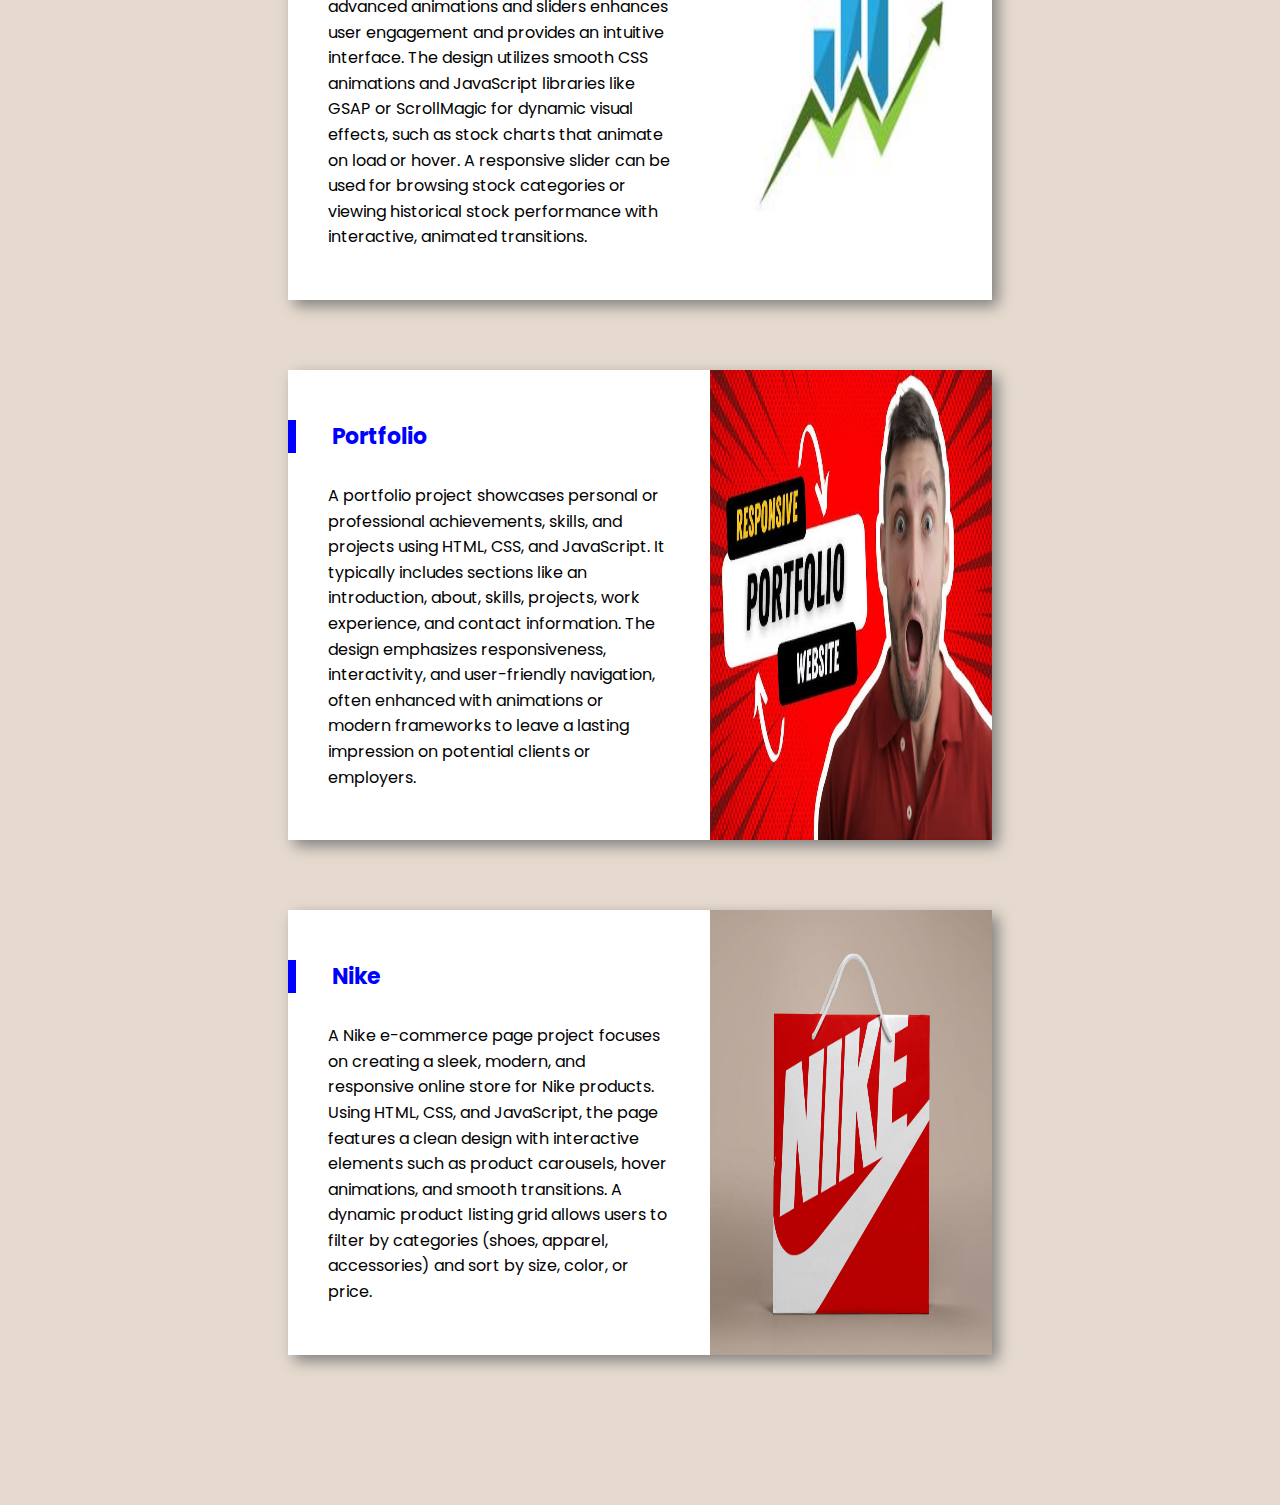
==== commit c0b95bab: "Update Projects.html" ====
--- a/Personal_Portfolio/Projects.html
+++ b/Personal_Portfolio/Projects.html
@@ -67,11 +67,11 @@
                         <div class="project-summary">
                             <div class="project-name">
                                 <h3>Calculator</h3>
-                                <span>Role Title</span>
+                             
                             </div>
 
                             <p>
-                               A DOM-based JavaScript calculator project involves creating an interactive and functional calculator using HTML, CSS, and JavaScript. It leverages the Document Object Model (DOM) to dynamically manage user interactions, capture button clicks using event listeners, and perform basic arithmetic operations (addition, subtraction, multiplication, division). JavaScript functions process the calculations, while the DOM is used to update the UI in real time, ensuring a seamless and responsive user experience.
+                               A DOM-based JavaScript calculator project involves creating an interactive and functional calculator using HTML, CSS, and JavaScript. It leverages the Document Object Model (DOM) to dynamically manage user interactions, capture button clicks using event listeners, and perform basic arithmetic operations (addition, subtraction, multiplication, division).
                             </p>
                         </div>
 
@@ -85,12 +85,12 @@
                         <div class="project-summary">
                             <div class="project-name">
                                 <h3>E-commerce</h3>
-                                <span>Role Title</span>
+                             
                             </div>
 
-                            <p>
-                                i'm a paragraph. Click here to add your own text and edit me. It’s easy. Just click “Edit Text” or double click me to add your own content and make changes to the font. I’m a great place for you to tell a story and let your users know a little more about you.
-                            </p>
+                          <p>
+                              An e-commerce front-end project focuses on designing and developing a visually appealing and user-friendly interface for online shopping. It uses HTML, CSS, and JavaScript to create responsive layouts, interactive product displays, navigation menus, and secure forms for user registration, login, and checkout. The project enhances the user experience with features like dynamic filtering, search functionality, and seamless integration with APIs for real-time data updates.
+                          </p>
                         </div>
 
                         <div class="project-img">
@@ -101,12 +101,12 @@
                         <div class="project-summary">
                             <div class="project-name">
                                 <h3>Trading</h3>
-                                <span>Role Title</span>
+                              
                             </div>
-
                             <p>
-                                i'm a paragraph. Click here to add your own text and edit me. It’s easy. Just click “Edit Text” or double click me to add your own content and make changes to the font. I’m a great place for you to tell a story and let your users know a little more about you.
+                                A trading stock market web page with advanced animations and sliders enhances user engagement and provides an intuitive interface. The design utilizes smooth CSS animations and JavaScript libraries like GSAP or ScrollMagic for dynamic visual effects, such as stock charts that animate on load or hover. A responsive slider can be used for browsing stock categories or viewing historical stock performance with interactive, animated transitions.
                             </p>
+                          
                         </div>
 
                         <div class="project-img">
@@ -117,12 +117,12 @@
                         <div class="project-summary">
                             <div class="project-name">
                                 <h3>Portfolio</h3>
-                                <span>Role Title</span>
+                            
                             </div>
 
-                            <p>
-                                i'm a paragraph. Click here to add your own text and edit me. It’s easy. Just click “Edit Text” or double click me to add your own content and make changes to the font. I’m a great place for you to tell a story and let your users know a little more about you.
-                            </p>
+                           <p>
+                               A portfolio project showcases personal or professional achievements, skills, and projects using HTML, CSS, and JavaScript. It typically includes sections like an introduction, about, skills, projects, work experience, and contact information. The design emphasizes responsiveness, interactivity, and user-friendly navigation, often enhanced with animations or modern frameworks to leave a lasting impression on potential clients or employers.
+                           </p>
                         </div>
 
                         <div class="project-img">
@@ -136,12 +136,12 @@
                         <div class="project-summary">
                             <div class="project-name">
                                 <h3>Nike</h3>
-                                <span>Role Title</span>
+                             
                             </div>
 
-                            <p>
-                                i'm a paragraph. Click here to add your own text and edit me. It’s easy. Just click “Edit Text” or double click me to add your own content and make changes to the font. I’m a great place for you to tell a story and let your users know a little more about you.
-                            </p>
+                          <p>
+                              A Nike e-commerce page project focuses on creating a sleek, modern, and responsive online store for Nike products. Using HTML, CSS, and JavaScript, the page features a clean design with interactive elements such as product carousels, hover animations, and smooth transitions. A dynamic product listing grid allows users to filter by categories (shoes, apparel, accessories) and sort by size, color, or price.
+                          </p>
                         </div>
 
                         <div class="project-img">
